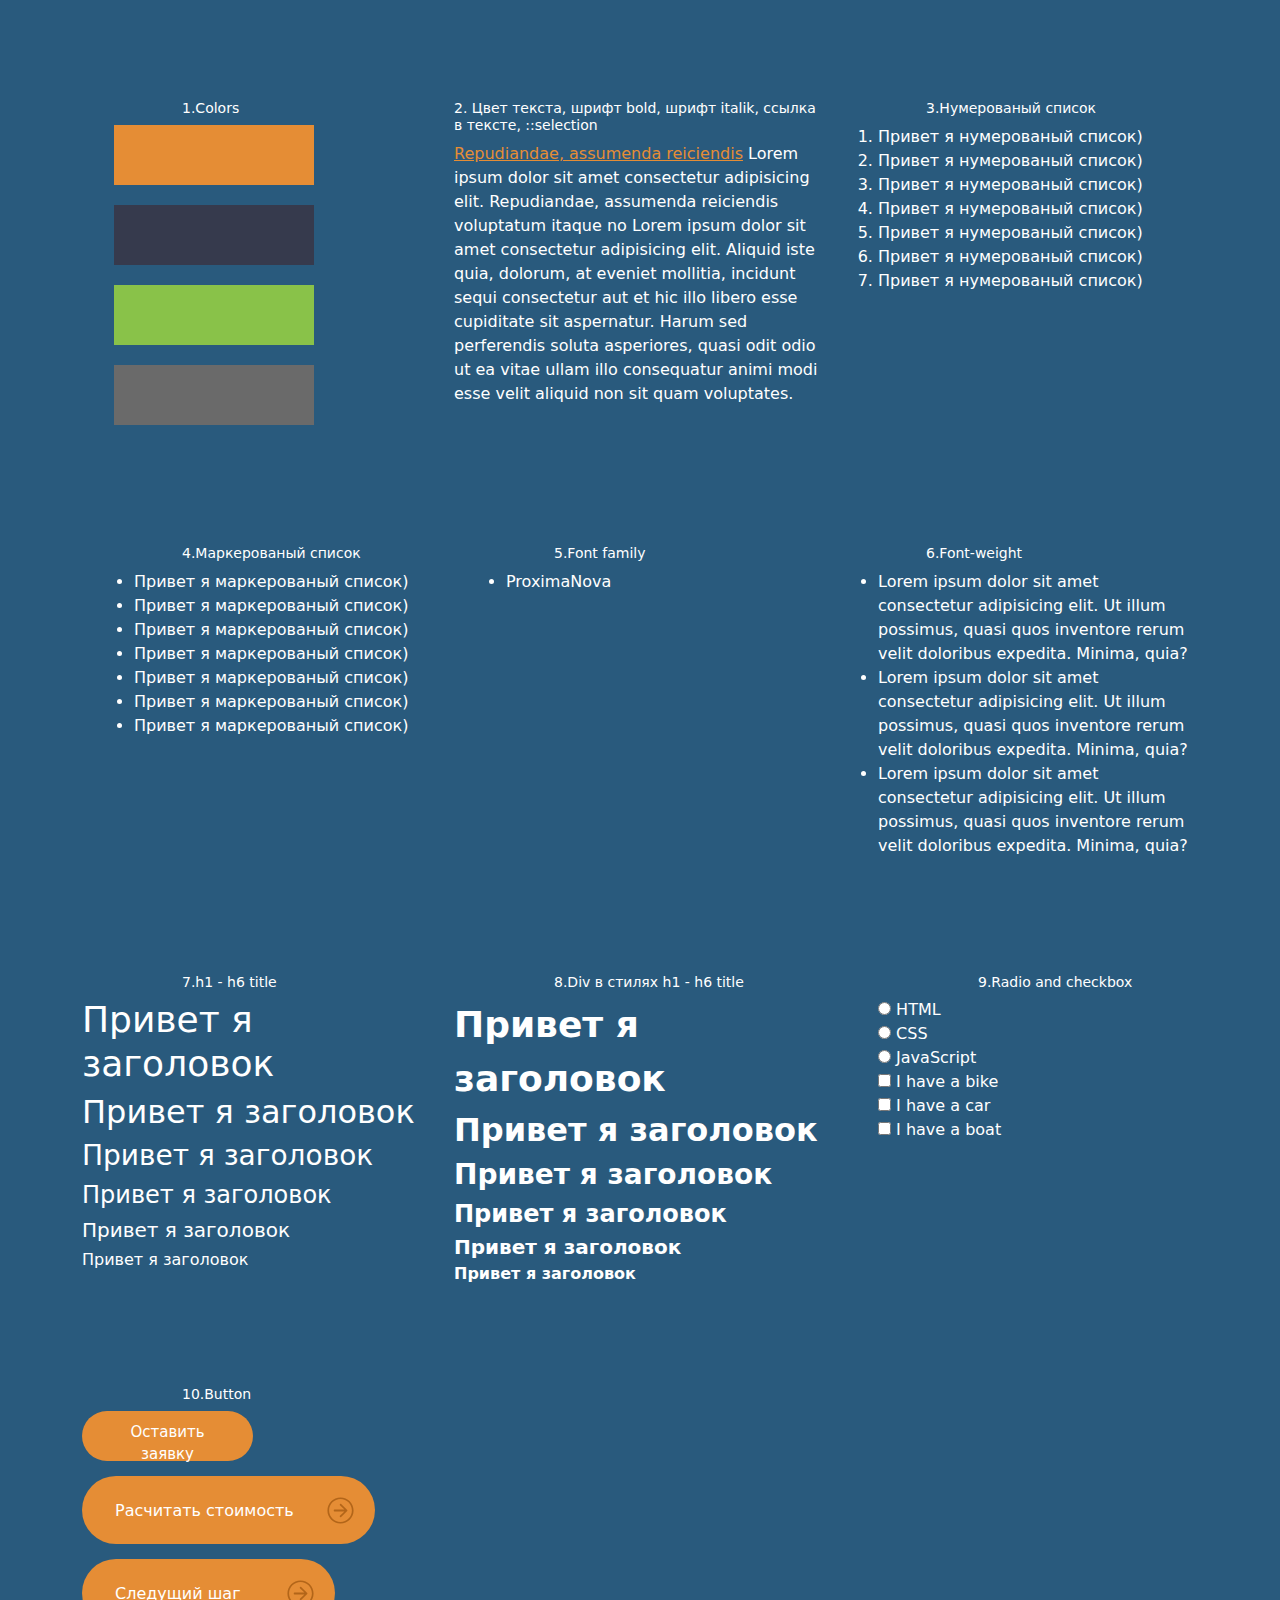
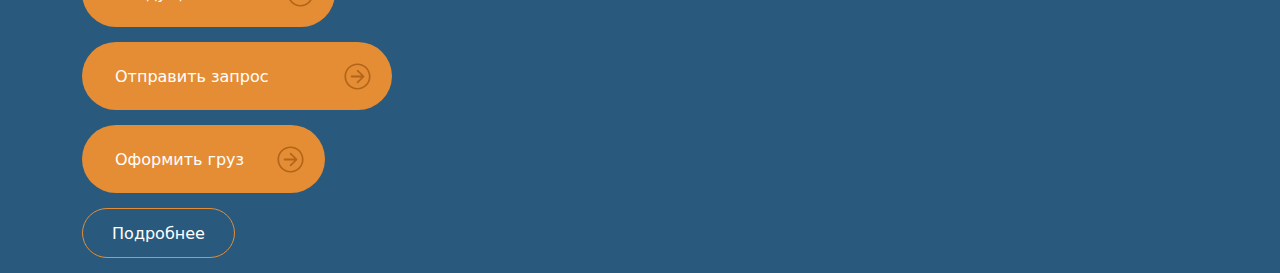
==== dev/markap.html @ 356015df "test commit" ====
<!DOCTYPE html>
<html lang="en">
<head>
    <meta charset="UTF-8">
    <meta http-equiv="X-UA-Compatible" content="IE=edge">
    <meta name="viewport" content="width=device-width, initial-scale=1.0">
    <title>Markap</title>
    <link rel="stylesheet" href="assets/css/bootstrap.min.css">
    <link rel="stylesheet" href="assets/css/style.css">
</head>
<body class="page-markap">
    <div class="container">
        <div class="row">
           <div class="block-1">
               <div class="col-md-4">
                <h1 class="h1">1.Colors</h1>
                   <ul>
                       <li class="sqr-1"></li>
                       <li class="sqr-2"></li>
                       <li class="sqr-3"></li>
                       <li class="sqr-4"></li>
                   </ul>
               </div>
                <div class="col-md-4">
                    <h1>2. Цвет текста, шрифт bold, шрифт italik, ссылка в тексте, ::selection</h1>
                    <p><a href="#">Repudiandae, assumenda reiciendis</a> Lorem ipsum dolor sit amet consectetur adipisicing elit. Repudiandae, assumenda reiciendis voluptatum itaque no Lorem ipsum dolor sit amet consectetur adipisicing elit. Aliquid iste quia, dolorum, at eveniet mollitia, incidunt sequi consectetur aut et hic illo libero esse cupiditate sit aspernatur. Harum sed perferendis soluta asperiores, quasi odit odio ut ea vitae ullam illo consequatur animi modi esse velit aliquid non sit quam voluptates.</p>
                </div>
               <div class="col-md-4">
                    <h1 class="h1">3.Нумерованый список</h1>
                    <ol>
                        <li>Привет я нумерованый список)</li>
                        <li>Привет я нумерованый список)</li>
                        <li>Привет я нумерованый список)</li>
                        <li>Привет я нумерованый список)</li>
                        <li>Привет я нумерованый список)</li>
                        <li>Привет я нумерованый список)</li>
                        <li>Привет я нумерованый список)</li>
                    </ol>
               </div>
           </div>

           <div class="block-2">
                <div class="col-md-4">
                    <h1 class="h1">4.Маркерованый список</h1>
                    <ul>
                        <li>Привет я маркерованый список)</li>
                        <li>Привет я маркерованый список)</li>
                        <li>Привет я маркерованый список)</li>
                        <li>Привет я маркерованый список)</li>
                        <li>Привет я маркерованый список)</li>
                        <li>Привет я маркерованый список)</li>
                        <li>Привет я маркерованый список)</li>
                    </ul>
                </div>
                <div class="col-md-4">
                    <h1 class="h1">5.Font family</h1>
                    <ul>
                        <li>ProximaNova</li>
                    </ul>
                </div>
                <div class="col-md-4">
                    <h1 class="h1">6.Font-weight</h1>
                    <ul>
                        <li>Lorem ipsum dolor sit amet consectetur adipisicing elit. Ut illum possimus, quasi quos inventore rerum velit doloribus expedita. Minima, quia?</li>
                        <li>Lorem ipsum dolor sit amet consectetur adipisicing elit. Ut illum possimus, quasi quos inventore rerum velit doloribus expedita. Minima, quia?</li>
                        <li>Lorem ipsum dolor sit amet consectetur adipisicing elit. Ut illum possimus, quasi quos inventore rerum velit doloribus expedita. Minima, quia?</li>
                    </ul>
                </div>
           </div>

            <div class="block-3">
                <div class="col-md-4">
                    <h1 class="h1">7.h1 - h6 title</h1>
                    <h1 class="zagolovok">Привет я заголовок</h1>
                    <h2>Привет я заголовок</h2>
                    <h3>Привет я заголовок</h3>
                    <h4>Привет я заголовок</h4>
                    <h5>Привет я заголовок</h5>
                    <h6>Привет я заголовок</h6>
                </div>
                <div class="col-md-4">
                    <h1 class="h1">8.Div в стилях h1 - h6 title</h1>
                    <div class="title-1">Привет я заголовок</div>
                    <div class="title-2">Привет я заголовок</div>
                    <div class="title-3">Привет я заголовок</div>
                    <div class="title-4">Привет я заголовок</div>
                    <div class="title-5">Привет я заголовок</div>
                    <div class="title-6">Привет я заголовок</div>
                </div>
                <div class="col-md-4 from">
                    <h1 class="h1">9.Radio and checkbox</h1>
                    <form>
                        <input type="radio" id="html" name="fav_language" value="HTML">
                        <label for="html">HTML</label><br>
                        <input type="radio" id="css" name="fav_language" value="CSS">
                        <label for="css">CSS</label><br>
                        <input type="radio" id="javascript" name="fav_language" value="JavaScript">
                        <label for="javascript">JavaScript</label>
                    </form>
                    <form>
                        <input type="checkbox" id="vehicle1" name="vehicle1" value="Bike">
                        <label for="vehicle1"> I have a bike</label><br>
                        <input type="checkbox" id="vehicle2" name="vehicle2" value="Car">
                        <label for="vehicle2"> I have a car</label><br>
                        <input type="checkbox" id="vehicle3" name="vehicle3" value="Boat">
                        <label for="vehicle3"> I have a boat</label>
                    </form>
                </div>
            </div>

            <div class="block-4">
                <div class="col-md-4">
                    <h1 class="h1">10.Button</h1>
                    <button type="button" class="btn-tao-1">Оставить заявку</button>
                    <button type="button" class="btn-tao-2">Расчитать стоимость<img src="assets/arrow-master-tao.svg" alt=""></button>
                    <button type="button" class="btn-tao-3">Следущий шаг<img src="assets/arrow-master-tao.svg" alt=""></button>
                    <button type="button" class="btn-tao-4">Отправить запрос<img src="assets/arrow-master-tao.svg" alt=""></button>
                    <button type="button" class="btn-tao-5">Оформить груз<img src="assets/arrow-master-tao.svg" alt=""></button>
                    <button type="button" class="btn-tao-6">Подробнее</button>
                </div>
            </div>
        </div>
    </div>

    <script src="assets/js/jquery.js"></script>
    <script src="assets/js/bootstrap.bundle.min.js"></script>
</body>
</html>
---- dev/assets/css/style.css ----
@import url('markap.css');
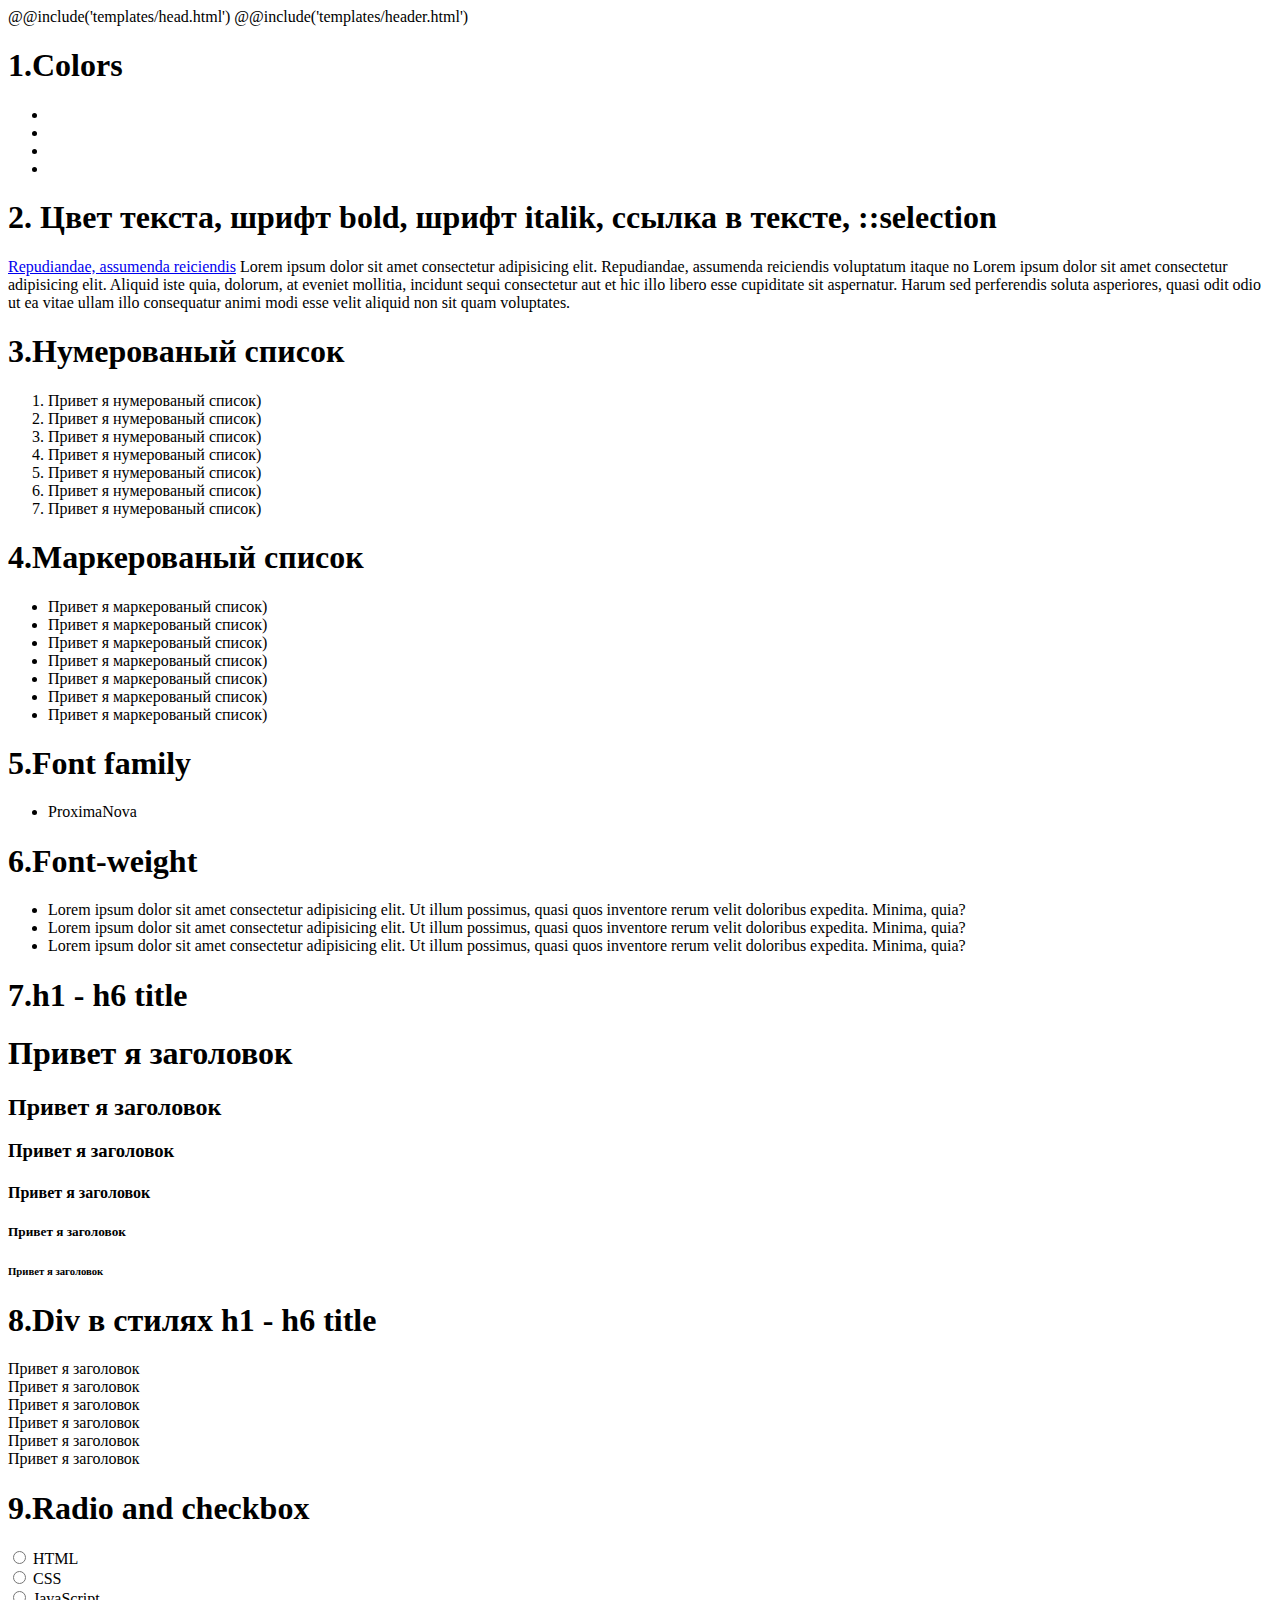
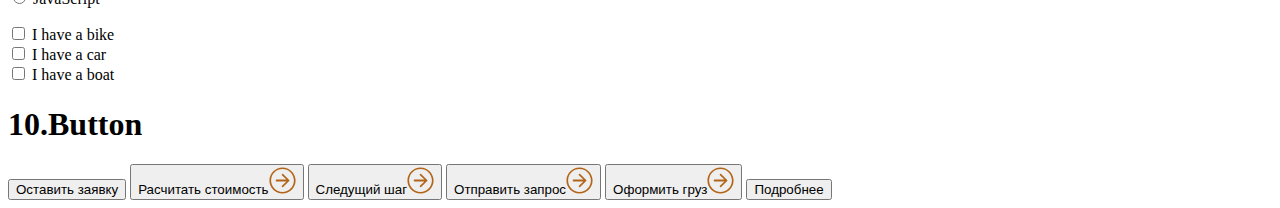
==== commit c55281b2: "test commit" ====
--- a/dev/markap.html
+++ b/dev/markap.html
@@ -1,13 +1,5 @@
-<!DOCTYPE html>
-<html lang="en">
-<head>
-    <meta charset="UTF-8">
-    <meta http-equiv="X-UA-Compatible" content="IE=edge">
-    <meta name="viewport" content="width=device-width, initial-scale=1.0">
-    <title>Markap</title>
-    <link rel="stylesheet" href="assets/css/bootstrap.min.css">
-    <link rel="stylesheet" href="assets/css/style.css">
-</head>
+@@include('templates/head.html')
+@@include('templates/header.html')
 <body class="page-markap">
     <div class="container">
         <div class="row">
@@ -111,12 +103,12 @@
             <div class="block-4">
                 <div class="col-md-4">
                     <h1 class="h1">10.Button</h1>
-                    <button type="button" class="btn-tao-1">Оставить заявку</button>
-                    <button type="button" class="btn-tao-2">Расчитать стоимость<img src="assets/arrow-master-tao.svg" alt=""></button>
-                    <button type="button" class="btn-tao-3">Следущий шаг<img src="assets/arrow-master-tao.svg" alt=""></button>
-                    <button type="button" class="btn-tao-4">Отправить запрос<img src="assets/arrow-master-tao.svg" alt=""></button>
-                    <button type="button" class="btn-tao-5">Оформить груз<img src="assets/arrow-master-tao.svg" alt=""></button>
-                    <button type="button" class="btn-tao-6">Подробнее</button>
+                    <button type="button" class="btnn btn-tao-1">Оставить заявку</button>
+                    <button type="button" class="btnn btn-tao-2">Расчитать стоимость<img src="assets/img/arrow-master-tao.svg" alt=""></button>
+                    <button type="button" class="btnn btn-tao-3">Следущий шаг<img src="assets/img/arrow-master-tao.svg" alt=""></button>
+                    <button type="button" class="btnn btn-tao-4">Отправить запрос<img src="assets/img/arrow-master-tao.svg" alt=""></button>
+                    <button type="button" class="btnn btn-tao-5">Оформить груз<img src="assets/img/arrow-master-tao.svg" alt=""></button>
+                    <button type="button" class="btnn btn-tao-6">Подробнее</button>
                 </div>
             </div>
         </div>
